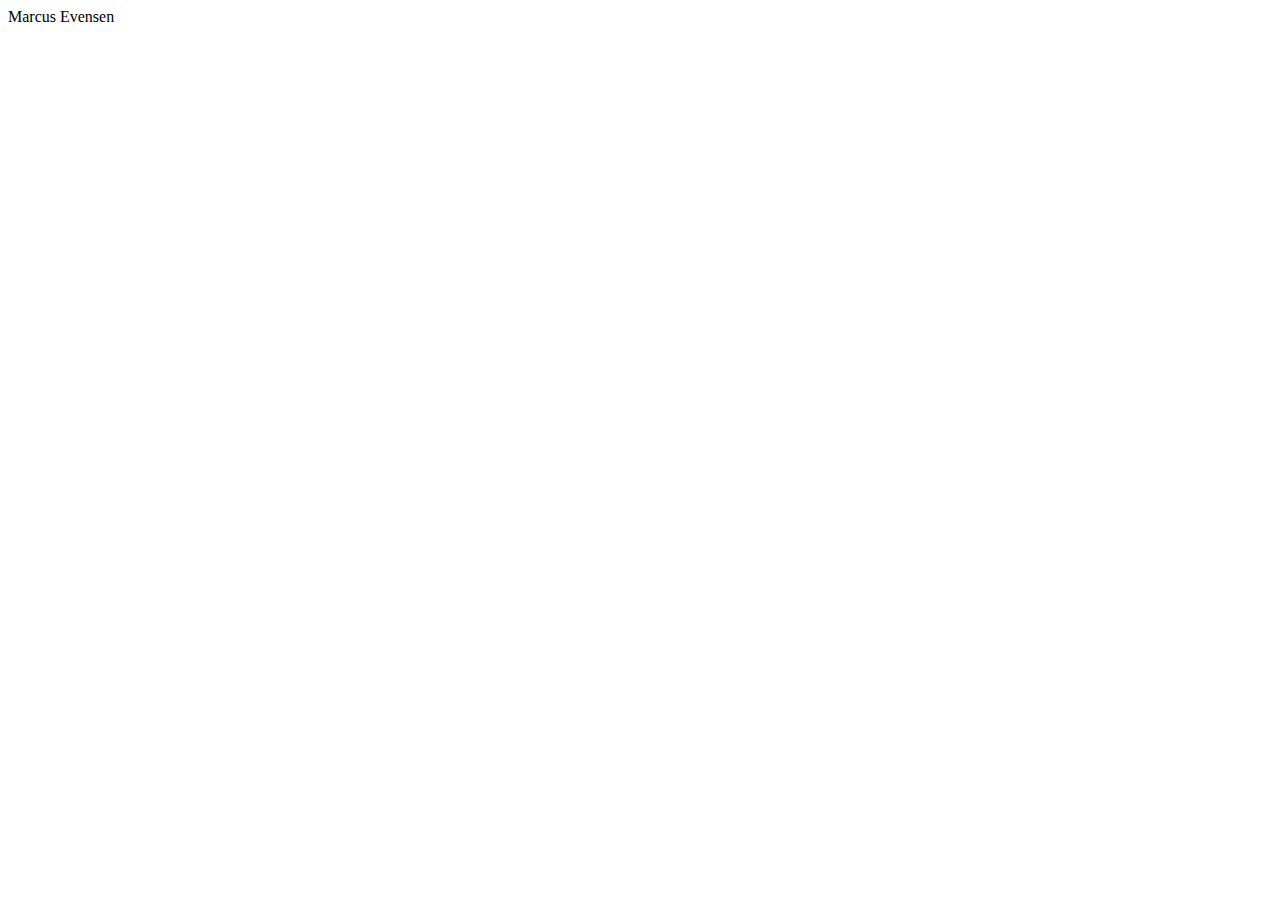
==== index.html @ b0e50614 "a" ====
<!DOCTYPE html>
<html lang="en">

<head>
    <meta charset="UTF-8">
    <meta name="viewport" content="width=device-width, initial-scale=1.0">
    <title>Marcus Evensen</title>
    <link rel="stylesheet" href="styles.css">
    <link rel="stylesheet" href="satoshi.css">
    <link rel="apple-touch-icon" sizes="180x180" href="apple-touch-icon.png">
    <link rel="icon" type="image/png" sizes="32x32" href="favicon-32x32.png">
    <link rel="icon" type="image/png" sizes="16x16" href="favicon-16x16.png">
    <link rel="manifest" href="site.webmanifest">
</head>

<body>
    <nav>Marcus Evensen</nav>
</body>
---- styles.css ----
* {
  font-family: "Satoshi-Regular";
}

body {
  font-family: "Satoshi-Regular";
}
---- satoshi.css ----
/**
* @license
*
* Font Family: Satoshi
* Designed by: Deni Anggara
* URL: https://www.fontshare.com/fonts/satoshi
* © 2024 Indian Type Foundry
*
* Satoshi Light 
* Satoshi LightItalic 
* Satoshi Regular 
* Satoshi Italic 
* Satoshi Medium 
* Satoshi MediumItalic 
* Satoshi Bold 
* Satoshi BoldItalic 
* Satoshi Black 
* Satoshi BlackItalic 
* Satoshi Variable (Variable font)
* Satoshi VariableItalic (Variable font)

*
*/
@font-face {
  font-family: 'Satoshi-Light';
  src: url('../fonts/Satoshi-Light.woff2') format('woff2'),
       url('../fonts/Satoshi-Light.woff') format('woff'),
       url('../fonts/Satoshi-Light.ttf') format('truetype');
  font-weight: 300;
  font-display: swap;
  font-style: normal;
}
@font-face {
  font-family: 'Satoshi-LightItalic';
  src: url('../fonts/Satoshi-LightItalic.woff2') format('woff2'),
       url('../fonts/Satoshi-LightItalic.woff') format('woff'),
       url('../fonts/Satoshi-LightItalic.ttf') format('truetype');
  font-weight: 300;
  font-display: swap;
  font-style: italic;
}
@font-face {
  font-family: 'Satoshi-Regular';
  src: url('../fonts/Satoshi-Regular.woff2') format('woff2'),
       url('../fonts/Satoshi-Regular.woff') format('woff'),
       url('../fonts/Satoshi-Regular.ttf') format('truetype');
  font-weight: 400;
  font-display: swap;
  font-style: normal;
}
@font-face {
  font-family: 'Satoshi-Italic';
  src: url('../fonts/Satoshi-Italic.woff2') format('woff2'),
       url('../fonts/Satoshi-Italic.woff') format('woff'),
       url('../fonts/Satoshi-Italic.ttf') format('truetype');
  font-weight: 400;
  font-display: swap;
  font-style: italic;
}
@font-face {
  font-family: 'Satoshi-Medium';
  src: url('../fonts/Satoshi-Medium.woff2') format('woff2'),
       url('../fonts/Satoshi-Medium.woff') format('woff'),
       url('../fonts/Satoshi-Medium.ttf') format('truetype');
  font-weight: 500;
  font-display: swap;
  font-style: normal;
}
@font-face {
  font-family: 'Satoshi-MediumItalic';
  src: url('../fonts/Satoshi-MediumItalic.woff2') format('woff2'),
       url('../fonts/Satoshi-MediumItalic.woff') format('woff'),
       url('../fonts/Satoshi-MediumItalic.ttf') format('truetype');
  font-weight: 500;
  font-display: swap;
  font-style: italic;
}
@font-face {
  font-family: 'Satoshi-Bold';
  src: url('../fonts/Satoshi-Bold.woff2') format('woff2'),
       url('../fonts/Satoshi-Bold.woff') format('woff'),
       url('../fonts/Satoshi-Bold.ttf') format('truetype');
  font-weight: 700;
  font-display: swap;
  font-style: normal;
}
@font-face {
  font-family: 'Satoshi-BoldItalic';
  src: url('../fonts/Satoshi-BoldItalic.woff2') format('woff2'),
       url('../fonts/Satoshi-BoldItalic.woff') format('woff'),
       url('../fonts/Satoshi-BoldItalic.ttf') format('truetype');
  font-weight: 700;
  font-display: swap;
  font-style: italic;
}
@font-face {
  font-family: 'Satoshi-Black';
  src: url('../fonts/Satoshi-Black.woff2') format('woff2'),
       url('../fonts/Satoshi-Black.woff') format('woff'),
       url('../fonts/Satoshi-Black.ttf') format('truetype');
  font-weight: 900;
  font-display: swap;
  font-style: normal;
}
@font-face {
  font-family: 'Satoshi-BlackItalic';
  src: url('../fonts/Satoshi-BlackItalic.woff2') format('woff2'),
       url('../fonts/Satoshi-BlackItalic.woff') format('woff'),
       url('../fonts/Satoshi-BlackItalic.ttf') format('truetype');
  font-weight: 900;
  font-display: swap;
  font-style: italic;
}
/**
* This is a variable font
* You can control variable axes as shown below:
* font-variation-settings: wght 900.0;
*
* available axes:
'wght' (range from 300.0 to 900.0
*/
@font-face {
  font-family: 'Satoshi-Variable';
  src: url('../fonts/Satoshi-Variable.woff2') format('woff2'),
       url('../fonts/Satoshi-Variable.woff') format('woff'),
       url('../fonts/Satoshi-Variable.ttf') format('truetype');
  font-weight: 300 900;
  font-display: swap;
  font-style: normal;
}
/**
* This is a variable font
* You can control variable axes as shown below:
* font-variation-settings: wght 900.0;
*
* available axes:
'wght' (range from 300.0 to 900.0
*/
@font-face {
  font-family: 'Satoshi-VariableItalic';
  src: url('../fonts/Satoshi-VariableItalic.woff2') format('woff2'),
       url('../fonts/Satoshi-VariableItalic.woff') format('woff'),
       url('../fonts/Satoshi-VariableItalic.ttf') format('truetype');
  font-weight: 300 900;
  font-display: swap;
  font-style: italic;
}
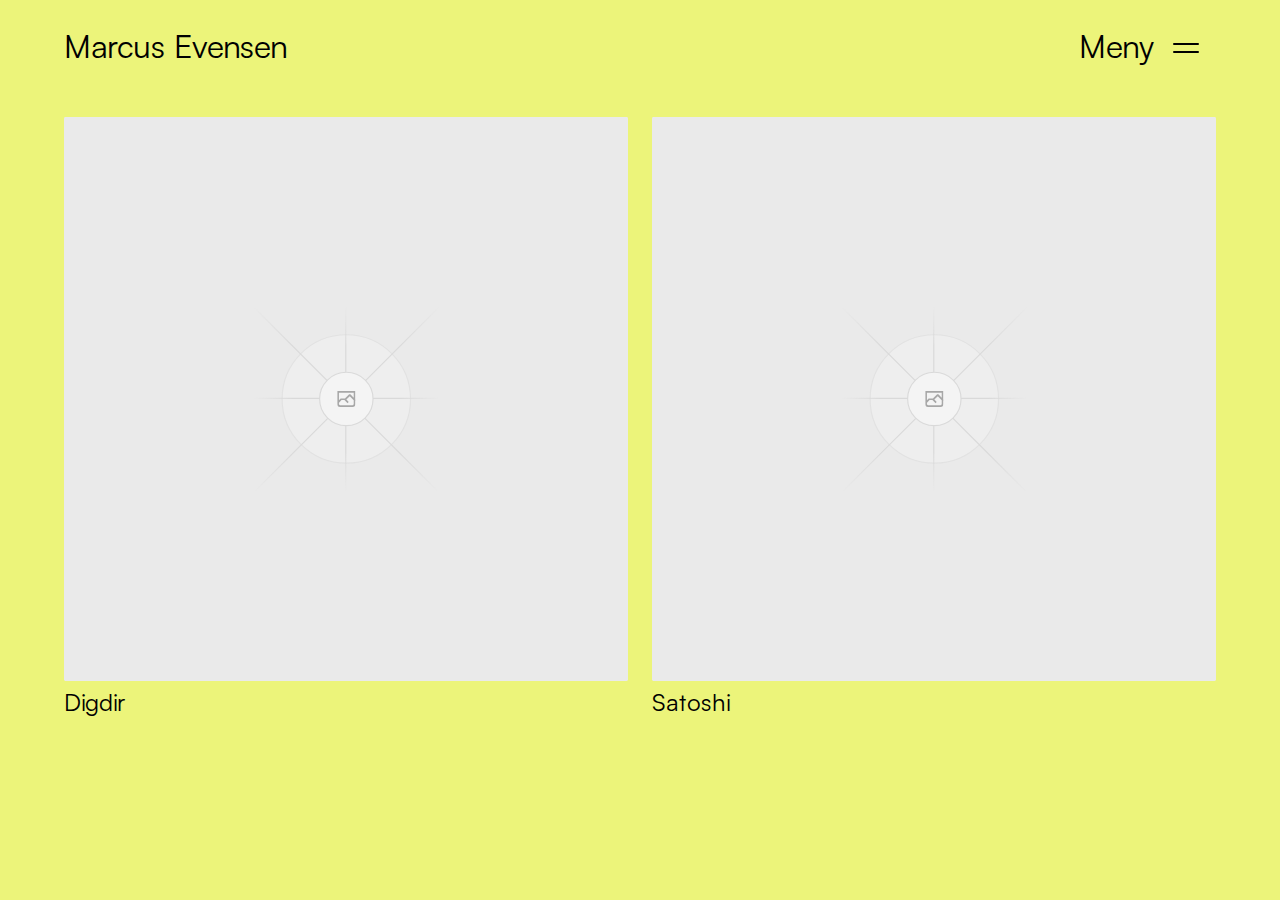
==== commit 120518c3: "p" ====
--- a/index.html
+++ b/index.html
@@ -13,6 +13,42 @@
     <link rel="manifest" href="site.webmanifest">
 </head>
 
-<body>
-    <nav>Marcus Evensen</nav>
-</body>+<body class="yellow">
+    <header>
+        <div class="container">
+            <a href="/" class="logo">Marcus Evensen</a>
+            <button class="menu-button" aria-label="Åpne meny" id="menuButton">
+                Meny
+                <svg xmlns="http://www.w3.org/2000/svg" width="48" height="32" viewBox="0 0 24 24" fill="none"
+                    stroke="currentColor" stroke-width="1.5" stroke-linecap="round" stroke-linejoin="round"
+                    class="menu-icon">
+                    <line x1="3" y1="12" x2="21" y2="12"></line>
+                    <line x1="3" y1="6" x2="21" y2="6"></line>
+                </svg>
+            </button>
+        </div>
+    </header>
+
+    <div class="side-menu" id="sideMenu">
+        <button class="close-button" aria-label="Lukk meny" id="closeButton">&times;</button>
+        <ul class="menu-items">
+            <li><a href="#">Tjenester</a></li>
+            <li><a href="#">Prosjekter</a></li>
+            <li><a href="#">Kontakt</a></li>
+        </ul>
+    </div>
+
+    <div class="content">
+        <div class="project-list">
+            <div class="project-wrapper">
+                <img src="placeholder.svg" alt="Satoshi">
+                <div class="project-title">Digdir</div>
+            </div>
+            <div class="project-wrapper">
+                <img src="placeholder.svg" alt="Satoshi">
+                <div class="project-title">Satoshi</div>
+            </div>
+        </div>
+    </div>
+</body>
+<script src=" meny.js"></script>--- a/styles.css
+++ b/styles.css
@@ -1,7 +1,133 @@
+:root {
+  --yellow: #ecf47a;
+  --orange: #ffc555;
+  --pink: #ff8aef;
+  --green: #beff8b;
+  --white: #f3f3f3;
+  --black: #000000;
+  --beige: #ccc4af;
+}
+
+.yellow {
+  background-color: var(--yellow);
+  color: var(--black);
+}
+
+.orange {
+  background-color: var(--orange);
+  color: var(--black);
+}
+
+.pink {
+  background-color: var(--pink);
+  color: var(--black);
+}
+
+.green {
+  background-color: var(--green);
+  color: var(--black);
+}
+
 * {
   font-family: "Satoshi-Regular";
 }
 
+header {
+  font-size: 2rem;
+  padding: 24px 64px;
+  max-width: 100vw;
+}
+
 body {
-  font-family: "Satoshi-Regular";
+  background-color: inherit;
+  color: inherit;
+  margin: 0 auto;
 }
+
+a:hover {
+  background-color: #00000036;
+}
+
+.container {
+  margin: 0 auto;
+  display: flex;
+  justify-content: space-between;
+  align-items: center;
+}
+
+.content {
+  display: flex; /* Makes the container a flex container */
+  justify-content: center; /* Optional: centers the content horizontally */
+  padding: 24px 64px;
+}
+
+.project-list {
+  display: flex; /* This makes the project items inside flex */
+  flex: 50%; /* Ensures this element takes up 50% of the container */
+  gap: 24px;
+}
+
+.project-wrapper {
+  margin-bottom: 1rem; /* Optional: adds space between project items */
+}
+
+.project-wrapper img {
+  width: 100%;
+}
+
+.project-title {
+  font-size: 1.5rem; /* Optional: adjust font size */
+}
+
+.logo {
+  text-decoration: none;
+  color: var(--black);
+}
+.menu-button {
+  display: flex;
+  align-items: flex-end;
+  gap: 0.5rem;
+  background: none;
+  border: none;
+  cursor: pointer;
+  font-size: 2rem;
+}
+.menu-button:hover {
+  opacity: 0.7;
+}
+.side-menu {
+  position: fixed;
+  top: 0;
+  right: -500px;
+  width: 500px;
+  height: 100%;
+  background-color: var(--pink);
+  transition: right 0.3s ease-in-out;
+  z-index: 1000;
+}
+.side-menu.open {
+  right: 0;
+}
+.close-button {
+  position: absolute;
+  top: 1rem;
+  right: 1rem;
+  background: none;
+  border: none;
+  font-size: 2rem;
+  cursor: pointer;
+}
+.menu-items {
+  padding: 4rem;
+  list-style-type: none;
+  height: 100%;
+  display: flex;
+  flex-direction: column;
+  gap: 3em;
+}
+
+.menu-items a {
+  text-decoration: none;
+  color: var(--black);
+  font-size: 4rem;
+}
--- a/satoshi.css
+++ b/satoshi.css
@@ -22,93 +22,93 @@
 *
 */
 @font-face {
-  font-family: 'Satoshi-Light';
-  src: url('../fonts/Satoshi-Light.woff2') format('woff2'),
-       url('../fonts/Satoshi-Light.woff') format('woff'),
-       url('../fonts/Satoshi-Light.ttf') format('truetype');
+  font-family: "Satoshi-Light";
+  src: url("../fonts/Satoshi-Light.woff2") format("woff2"),
+    url("../fonts/Satoshi-Light.woff") format("woff"),
+    url("../fonts/Satoshi-Light.ttf") format("truetype");
   font-weight: 300;
-  font-display: swap;
+  font-display: block;
   font-style: normal;
 }
 @font-face {
-  font-family: 'Satoshi-LightItalic';
-  src: url('../fonts/Satoshi-LightItalic.woff2') format('woff2'),
-       url('../fonts/Satoshi-LightItalic.woff') format('woff'),
-       url('../fonts/Satoshi-LightItalic.ttf') format('truetype');
+  font-family: "Satoshi-LightItalic";
+  src: url("../fonts/Satoshi-LightItalic.woff2") format("woff2"),
+    url("../fonts/Satoshi-LightItalic.woff") format("woff"),
+    url("../fonts/Satoshi-LightItalic.ttf") format("truetype");
   font-weight: 300;
-  font-display: swap;
+  font-display: block;
   font-style: italic;
 }
 @font-face {
-  font-family: 'Satoshi-Regular';
-  src: url('../fonts/Satoshi-Regular.woff2') format('woff2'),
-       url('../fonts/Satoshi-Regular.woff') format('woff'),
-       url('../fonts/Satoshi-Regular.ttf') format('truetype');
+  font-family: "Satoshi-Regular";
+  src: url("../fonts/Satoshi-Regular.woff2") format("woff2"),
+    url("../fonts/Satoshi-Regular.woff") format("woff"),
+    url("../fonts/Satoshi-Regular.ttf") format("truetype");
   font-weight: 400;
-  font-display: swap;
+  font-display: block;
   font-style: normal;
 }
 @font-face {
-  font-family: 'Satoshi-Italic';
-  src: url('../fonts/Satoshi-Italic.woff2') format('woff2'),
-       url('../fonts/Satoshi-Italic.woff') format('woff'),
-       url('../fonts/Satoshi-Italic.ttf') format('truetype');
+  font-family: "Satoshi-Italic";
+  src: url("../fonts/Satoshi-Italic.woff2") format("woff2"),
+    url("../fonts/Satoshi-Italic.woff") format("woff"),
+    url("../fonts/Satoshi-Italic.ttf") format("truetype");
   font-weight: 400;
-  font-display: swap;
+  font-display: block;
   font-style: italic;
 }
 @font-face {
-  font-family: 'Satoshi-Medium';
-  src: url('../fonts/Satoshi-Medium.woff2') format('woff2'),
-       url('../fonts/Satoshi-Medium.woff') format('woff'),
-       url('../fonts/Satoshi-Medium.ttf') format('truetype');
+  font-family: "Satoshi-Medium";
+  src: url("../fonts/Satoshi-Medium.woff2") format("woff2"),
+    url("../fonts/Satoshi-Medium.woff") format("woff"),
+    url("../fonts/Satoshi-Medium.ttf") format("truetype");
   font-weight: 500;
-  font-display: swap;
+  font-display: block;
   font-style: normal;
 }
 @font-face {
-  font-family: 'Satoshi-MediumItalic';
-  src: url('../fonts/Satoshi-MediumItalic.woff2') format('woff2'),
-       url('../fonts/Satoshi-MediumItalic.woff') format('woff'),
-       url('../fonts/Satoshi-MediumItalic.ttf') format('truetype');
+  font-family: "Satoshi-MediumItalic";
+  src: url("../fonts/Satoshi-MediumItalic.woff2") format("woff2"),
+    url("../fonts/Satoshi-MediumItalic.woff") format("woff"),
+    url("../fonts/Satoshi-MediumItalic.ttf") format("truetype");
   font-weight: 500;
-  font-display: swap;
+  font-display: block;
   font-style: italic;
 }
 @font-face {
-  font-family: 'Satoshi-Bold';
-  src: url('../fonts/Satoshi-Bold.woff2') format('woff2'),
-       url('../fonts/Satoshi-Bold.woff') format('woff'),
-       url('../fonts/Satoshi-Bold.ttf') format('truetype');
+  font-family: "Satoshi-Bold";
+  src: url("../fonts/Satoshi-Bold.woff2") format("woff2"),
+    url("../fonts/Satoshi-Bold.woff") format("woff"),
+    url("../fonts/Satoshi-Bold.ttf") format("truetype");
   font-weight: 700;
-  font-display: swap;
+  font-display: block;
   font-style: normal;
 }
 @font-face {
-  font-family: 'Satoshi-BoldItalic';
-  src: url('../fonts/Satoshi-BoldItalic.woff2') format('woff2'),
-       url('../fonts/Satoshi-BoldItalic.woff') format('woff'),
-       url('../fonts/Satoshi-BoldItalic.ttf') format('truetype');
+  font-family: "Satoshi-BoldItalic";
+  src: url("../fonts/Satoshi-BoldItalic.woff2") format("woff2"),
+    url("../fonts/Satoshi-BoldItalic.woff") format("woff"),
+    url("../fonts/Satoshi-BoldItalic.ttf") format("truetype");
   font-weight: 700;
-  font-display: swap;
+  font-display: block;
   font-style: italic;
 }
 @font-face {
-  font-family: 'Satoshi-Black';
-  src: url('../fonts/Satoshi-Black.woff2') format('woff2'),
-       url('../fonts/Satoshi-Black.woff') format('woff'),
-       url('../fonts/Satoshi-Black.ttf') format('truetype');
+  font-family: "Satoshi-Black";
+  src: url("../fonts/Satoshi-Black.woff2") format("woff2"),
+    url("../fonts/Satoshi-Black.woff") format("woff"),
+    url("../fonts/Satoshi-Black.ttf") format("truetype");
   font-weight: 900;
-  font-display: swap;
+  font-display: block;
   font-style: normal;
 }
 @font-face {
-  font-family: 'Satoshi-BlackItalic';
-  src: url('../fonts/Satoshi-BlackItalic.woff2') format('woff2'),
-       url('../fonts/Satoshi-BlackItalic.woff') format('woff'),
-       url('../fonts/Satoshi-BlackItalic.ttf') format('truetype');
+  font-family: "Satoshi-BlackItalic";
+  src: url("../fonts/Satoshi-BlackItalic.woff2") format("woff2"),
+    url("../fonts/Satoshi-BlackItalic.woff") format("woff"),
+    url("../fonts/Satoshi-BlackItalic.ttf") format("truetype");
   font-weight: 900;
-  font-display: swap;
+  font-display: block;
   font-style: italic;
 }
 /**
@@ -120,12 +120,12 @@
 'wght' (range from 300.0 to 900.0
 */
 @font-face {
-  font-family: 'Satoshi-Variable';
-  src: url('../fonts/Satoshi-Variable.woff2') format('woff2'),
-       url('../fonts/Satoshi-Variable.woff') format('woff'),
-       url('../fonts/Satoshi-Variable.ttf') format('truetype');
+  font-family: "Satoshi-Variable";
+  src: url("../fonts/Satoshi-Variable.woff2") format("woff2"),
+    url("../fonts/Satoshi-Variable.woff") format("woff"),
+    url("../fonts/Satoshi-Variable.ttf") format("truetype");
   font-weight: 300 900;
-  font-display: swap;
+  font-display: block;
   font-style: normal;
 }
 /**
@@ -137,12 +137,11 @@
 'wght' (range from 300.0 to 900.0
 */
 @font-face {
-  font-family: 'Satoshi-VariableItalic';
-  src: url('../fonts/Satoshi-VariableItalic.woff2') format('woff2'),
-       url('../fonts/Satoshi-VariableItalic.woff') format('woff'),
-       url('../fonts/Satoshi-VariableItalic.ttf') format('truetype');
+  font-family: "Satoshi-VariableItalic";
+  src: url("../fonts/Satoshi-VariableItalic.woff2") format("woff2"),
+    url("../fonts/Satoshi-VariableItalic.woff") format("woff"),
+    url("../fonts/Satoshi-VariableItalic.ttf") format("truetype");
   font-weight: 300 900;
-  font-display: swap;
+  font-display: block;
   font-style: italic;
 }
-
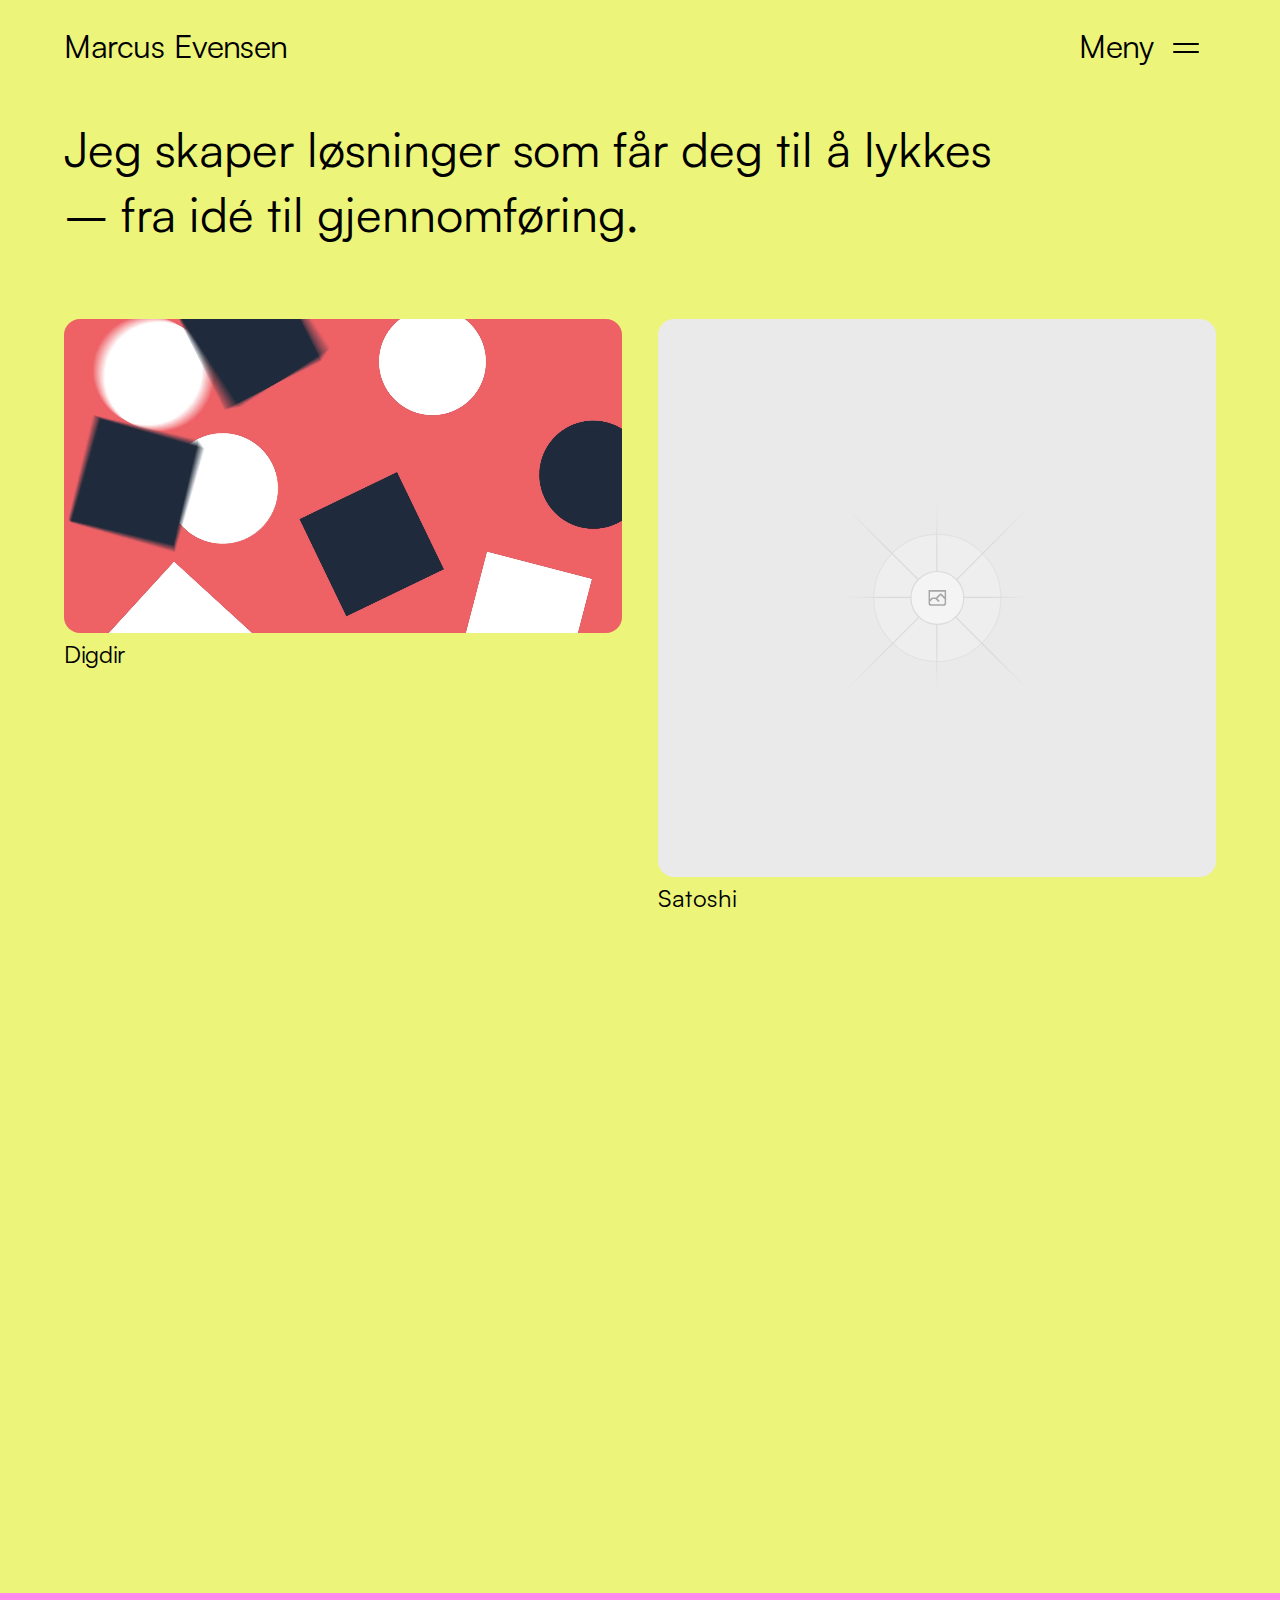
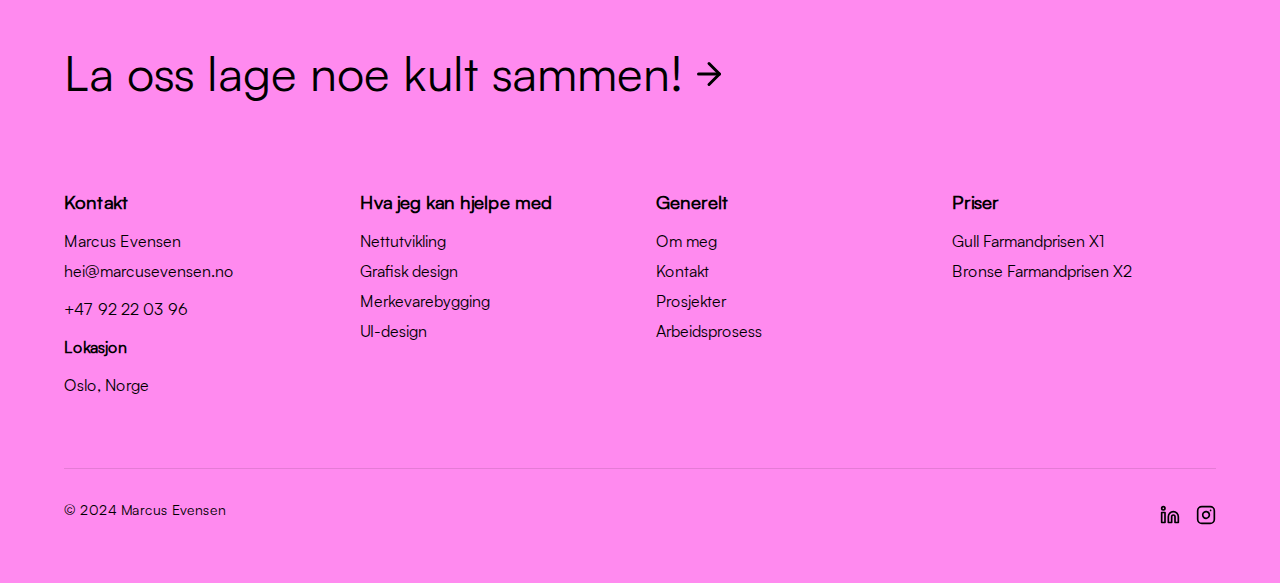
==== commit 8fe3d8e5: "p" ====
--- a/index.html
+++ b/index.html
@@ -1,5 +1,5 @@
 <!DOCTYPE html>
-<html lang="en">
+<html lang="no">
 
 <head>
     <meta charset="UTF-8">
@@ -11,6 +11,7 @@
     <link rel="icon" type="image/png" sizes="32x32" href="favicon-32x32.png">
     <link rel="icon" type="image/png" sizes="16x16" href="favicon-16x16.png">
     <link rel="manifest" href="site.webmanifest">
+    <script src="fade-in.js"></script>
 </head>
 
 <body class="yellow">
@@ -37,18 +38,110 @@
             <li><a href="#">Kontakt</a></li>
         </ul>
     </div>
-
+    <div class="hero">Jeg skaper løsninger som får deg til å lykkes<br>– fra idé til gjennomføring.
+    </div>
     <div class="content">
         <div class="project-list">
             <div class="project-wrapper">
-                <img src="placeholder.svg" alt="Satoshi">
-                <div class="project-title">Digdir</div>
+                <a href="link-to-digdir-page.html">
+                    <video src="/prosjekter/digdir/Digdir Animasjon.webm" class="square" autoplay muted loop
+                        loading="lazy" preload="metadata"></video>
+                    <div class="project-title">Digdir</div>
+                </a>
             </div>
             <div class="project-wrapper">
-                <img src="placeholder.svg" alt="Satoshi">
-                <div class="project-title">Satoshi</div>
+                <a href="link-to-satoshi-page.html">
+                    <img src="placeholder.svg" alt="Satoshi">
+                    <div class="project-title">Satoshi</div>
+                </a>
+            </div>
+            <div class="project-wrapper">
+                <a href="link-to-digdir-page.html">
+                    <video src="/prosjekter/digdir/Digdir Animasjon.webm" class="square" autoplay muted loop
+                        loading="lazy" preload="metadata"></video>
+                    <div class="project-title">Digdir</div>
+                </a>
+            </div>
+            <div class="project-wrapper">
+                <a href="link-to-satoshi-page.html">
+                    <img src="placeholder.svg" alt="Satoshi">
+                    <div class="project-title">Satoshi</div>
+                </a>
             </div>
         </div>
     </div>
+    <footer class="footer">
+        <div class="container-footer">
+            <div class="footer-top">
+                <a href="/contact" class="footer-cta">
+                    La oss lage noe kult sammen!
+                    <svg xmlns="http://www.w3.org/2000/svg" width="36" height="36" viewBox="0 0 24 24" fill="none"
+                        stroke="currentColor" stroke-width="2" stroke-linecap="round" stroke-linejoin="round">
+                        <line x1="5" y1="12" x2="19" y2="12"></line>
+                        <polyline points="12 5 19 12 12 19"></polyline>
+                    </svg>
+                </a>
+            </div>
+
+            <div class="footer-content">
+                <div class="footer-section">
+                    <h3>Kontakt</h3>
+                    <p>Marcus Evensen</p>
+                    <a href="mailto:hei@marcusevensen.no">hei@marcusevensen.no</a>
+                    <p>+47 92 22 03 96</p>
+                    <p><strong>Lokasjon</strong></p>
+                    <p>Oslo, Norge</p>
+                </div>
+
+                <div class="footer-section">
+                    <h3>Hva jeg kan hjelpe med</h3>
+                    <a href="/services/web-development">Nettutvikling</a>
+                    <a href="/services/graphic-design">Grafisk design</a>
+                    <a href="/services/branding">Merkevarebygging</a>
+                    <a href="/services/ui-design">UI-design</a>
+                </div>
+
+                <div class="footer-section">
+                    <h3>Generelt</h3>
+                    <a href="/about">Om meg</a>
+                    <a href="/blog">Kontakt</a>
+                    <a href="/portfolio">Prosjekter</a>
+                    <a href="/process">Arbeidsprosess</a>
+
+                </div>
+
+                <div class="footer-section">
+                    <h3>Priser</h3>
+                    <a href="#">Gull Farmandprisen X1</a>
+                    <a href="#">Bronse Farmandprisen X2</a>
+                </div>
+            </div>
+
+            <div class="footer-bottom">
+                <div class="footer-legal">
+                    <span>&copy; 2024 Marcus Evensen</span>
+                </div>
+                <div class="footer-social">
+                    <a href="https://www.linkedin.com/in/marcusevensen/" aria-label="LinkedIn">
+                        <svg xmlns="http://www.w3.org/2000/svg" width="20" height="20" viewBox="0 0 24 24" fill="none"
+                            stroke="currentColor" stroke-width="2" stroke-linecap="round" stroke-linejoin="round">
+                            <path d="M16 8a6 6 0 0 1 6 6v7h-4v-7a2 2 0 0 0-2-2 2 2 0 0 0-2 2v7h-4v-7a6 6 0 0 1 6-6z">
+                            </path>
+                            <rect x="2" y="9" width="4" height="12"></rect>
+                            <circle cx="4" cy="4" r="2"></circle>
+                        </svg>
+                    </a>
+                    <a href="https://instagram.com/marcusaevensen" aria-label="Instagram">
+                        <svg xmlns="http://www.w3.org/2000/svg" width="20" height="20" viewBox="0 0 24 24" fill="none"
+                            stroke="currentColor" stroke-width="2" stroke-linecap="round" stroke-linejoin="round">
+                            <rect x="2" y="2" width="20" height="20" rx="5" ry="5"></rect>
+                            <path d="M16 11.37A4 4 0 1 1 12.63 8 4 4 0 0 1 16 11.37z"></path>
+                            <line x1="17.5" y1="6.5" x2="17.51" y2="6.5"></line>
+                        </svg>
+                    </a>
+                </div>
+            </div>
+        </div>
+    </footer>
 </body>
 <script src=" meny.js"></script>--- a/styles.css
+++ b/styles.css
@@ -28,14 +28,26 @@
   color: var(--black);
 }
 
+.beige {
+  background-color: var(--beige);
+  color: var(--black);
+}
+
 * {
   font-family: "Satoshi-Regular";
 }
 
 header {
   font-size: 2rem;
+  max-width: 100vw;
   padding: 24px 64px;
-  max-width: 100vw;
+}
+
+img,
+video {
+  border-radius: 16px;
+  overflow: hidden;
+  object-fit: cover;
 }
 
 body {
@@ -44,10 +56,10 @@
   margin: 0 auto;
 }
 
-a:hover {
-  background-color: #00000036;
-}
-
+a {
+  color: inherit;
+  text-decoration: inherit;
+}
 .container {
   margin: 0 auto;
   display: flex;
@@ -58,20 +70,42 @@
 .content {
   display: flex; /* Makes the container a flex container */
   justify-content: center; /* Optional: centers the content horizontally */
+  min-height: 100vh;
+  padding: 48px 64px;
+}
+
+.hero {
+  display: flex; /* Makes the container a flex container */
   padding: 24px 64px;
+  font-size: 3rem;
 }
 
 .project-list {
   display: flex; /* This makes the project items inside flex */
-  flex: 50%; /* Ensures this element takes up 50% of the container */
-  gap: 24px;
+  gap: 36px;
+  flex-wrap: wrap;
+}
+
+.visible {
+  opacity: 1;
+}
+
+.project-wrapper.visible {
+  opacity: 1;
+  transform: translateY(0); /* Reset position */
 }
 
 .project-wrapper {
-  margin-bottom: 1rem; /* Optional: adds space between project items */
-}
-
-.project-wrapper img {
+  flex: calc(50% - 36px);
+  opacity: 0; /* Initially invisible */
+  transform: translateY(
+    50px
+  ); /* Slightly offset to make the fade-in more noticeable */
+  transition: opacity 0.8s ease, transform 0.8s ease; /* Fade-in/out and slide effect */
+}
+
+.project-wrapper img,
+video {
   width: 100%;
 }
 
@@ -102,7 +136,7 @@
   width: 500px;
   height: 100%;
   background-color: var(--pink);
-  transition: right 0.3s ease-in-out;
+  transition: right 0.3s ease;
   z-index: 1000;
 }
 .side-menu.open {
@@ -129,5 +163,124 @@
 .menu-items a {
   text-decoration: none;
   color: var(--black);
-  font-size: 4rem;
-}
+  font-size: 2rem;
+}
+
+/* Footer styles */
+.footer {
+  background-color: var(--pink);
+  padding: 48px 64px;
+  color: var(--black);
+}
+
+.footer-top {
+  margin-bottom: 64px;
+}
+
+.footer-heading {
+  font-size: 2rem;
+  font-weight: 500;
+  transform: rotate(-8deg);
+  display: inline-block;
+  margin-bottom: 24px;
+}
+
+.footer-cta {
+  display: inline-flex;
+  align-items: center;
+  font-size: 3rem;
+  text-decoration: none;
+  color: var(--black);
+  transition: opacity 0.3s;
+}
+
+.footer-cta:hover {
+  opacity: 0.7;
+}
+
+.footer-cta svg {
+  margin-left: 8px;
+  transition: transform 0.3s;
+}
+
+.footer-cta:hover svg {
+  transform: translateX(4px);
+}
+
+.footer-content {
+  display: grid;
+  grid-template-columns: repeat(auto-fit, minmax(200px, 1fr));
+  gap: 32px;
+  margin-bottom: 64px;
+}
+
+.footer-section h3 {
+  font-weight: 600;
+  margin-bottom: 16px;
+}
+
+.footer-section p,
+.footer-section a {
+  display: block;
+  margin-bottom: 8px;
+  color: var(--black);
+  text-decoration: none;
+  transition: opacity 0.3s;
+}
+
+.footer-section a:hover {
+  opacity: 0.7;
+}
+
+.footer-bottom {
+  display: flex;
+  flex-wrap: wrap;
+  justify-content: space-between;
+  align-items: center;
+  padding-top: 32px;
+  border-top: 1px solid rgba(0, 0, 0, 0.1);
+}
+
+.footer-legal {
+  display: flex;
+  flex-wrap: wrap;
+  gap: 16px;
+  margin-bottom: 16px;
+}
+
+.footer-legal a,
+.footer-legal span {
+  font-size: 0.875rem;
+  color: var(--black);
+  text-decoration: none;
+  transition: opacity 0.3s;
+}
+
+.footer-legal a:hover {
+  opacity: 0.7;
+}
+
+.footer-social {
+  display: flex;
+  gap: 16px;
+}
+
+.footer-social a {
+  color: var(--black);
+  transition: opacity 0.3s;
+}
+
+.footer-social a:hover {
+  opacity: 0.7;
+}
+
+@media (max-width: 768px) {
+  .footer-bottom {
+    flex-direction: column;
+    align-items: flex-start;
+  }
+
+  .footer-social {
+    margin-top: 16px;
+  }
+}
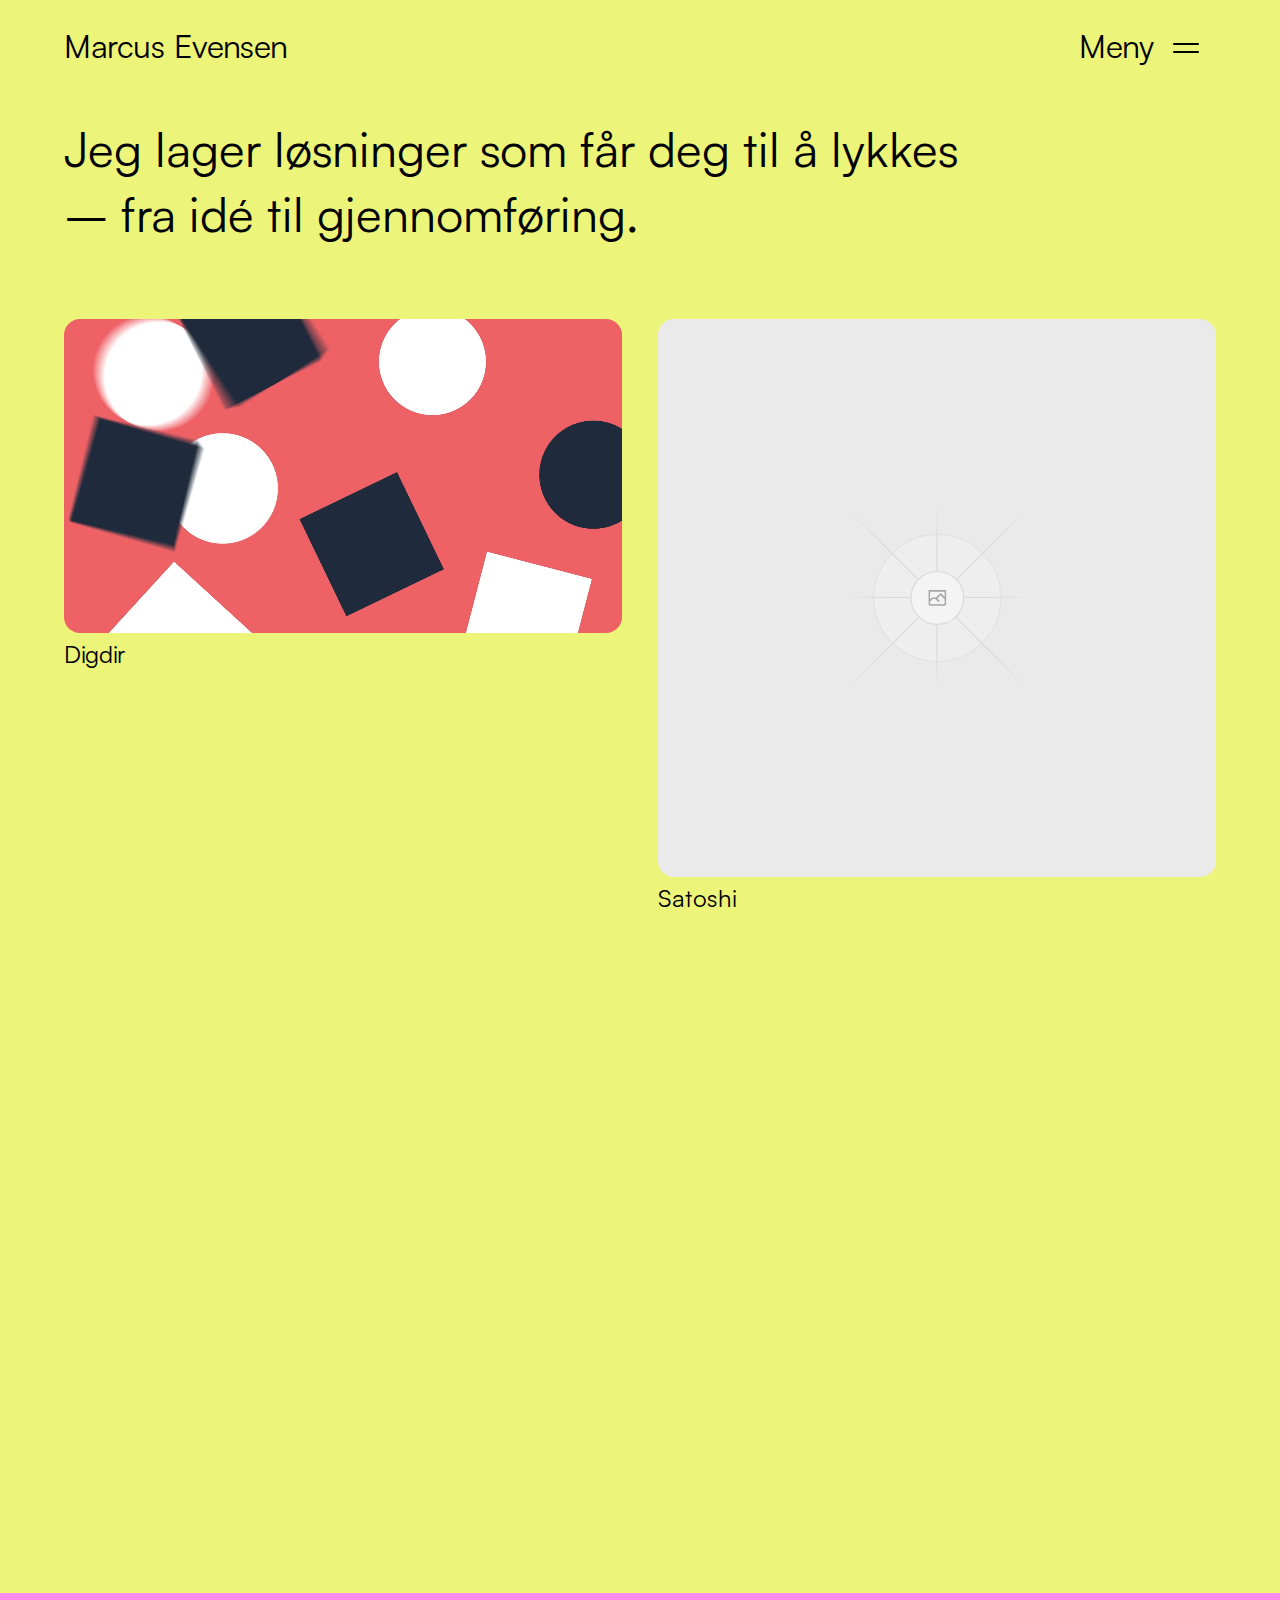
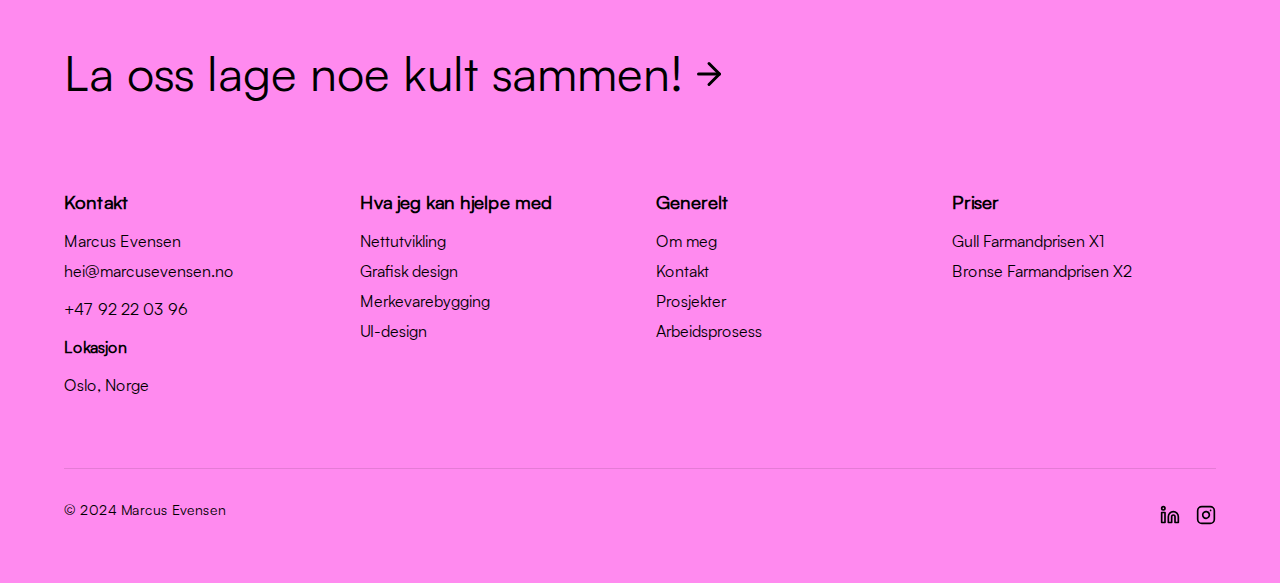
==== commit 3f1e8aa2: "o" ====
--- a/index.html
+++ b/index.html
@@ -38,7 +38,7 @@
             <li><a href="#">Kontakt</a></li>
         </ul>
     </div>
-    <div class="hero">Jeg skaper løsninger som får deg til å lykkes<br>– fra idé til gjennomføring.
+    <div class="hero">Jeg lager løsninger som får deg til å lykkes<br>– fra idé til gjennomføring.
     </div>
     <div class="content">
         <div class="project-list">
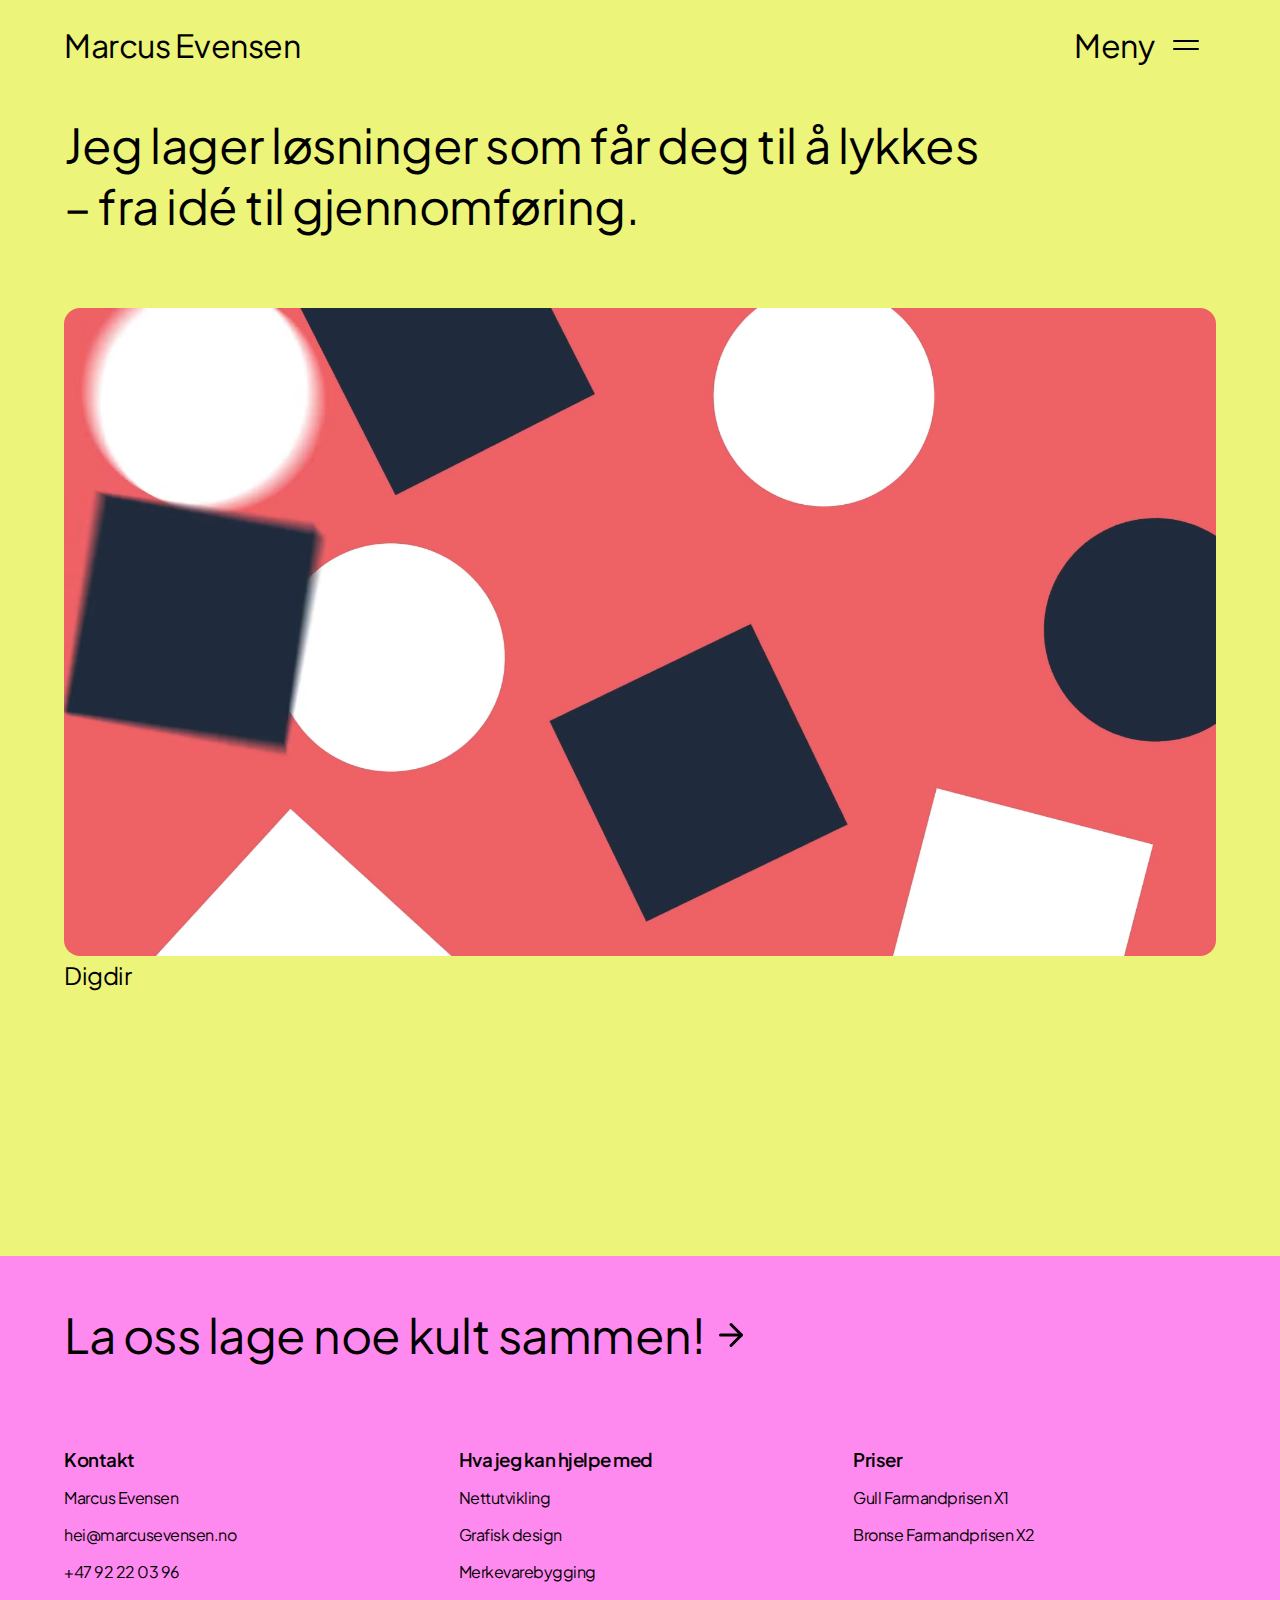
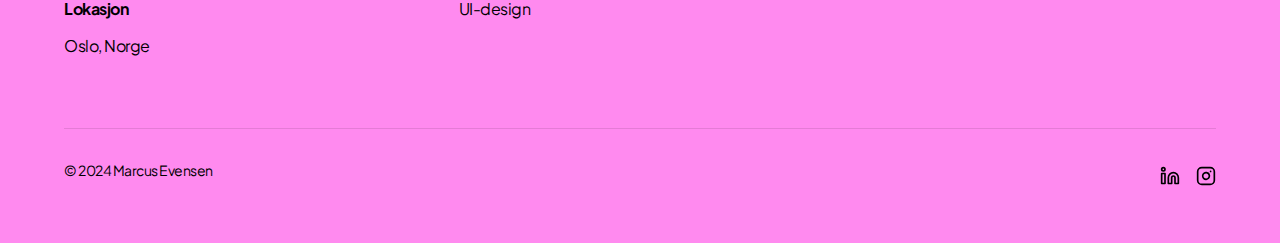
==== commit eec9be3b: "o" ====
--- a/index.html
+++ b/index.html
@@ -6,11 +6,13 @@
     <meta name="viewport" content="width=device-width, initial-scale=1.0">
     <title>Marcus Evensen</title>
     <link rel="stylesheet" href="styles.css">
-    <link rel="stylesheet" href="satoshi.css">
     <link rel="apple-touch-icon" sizes="180x180" href="apple-touch-icon.png">
     <link rel="icon" type="image/png" sizes="32x32" href="favicon-32x32.png">
     <link rel="icon" type="image/png" sizes="16x16" href="favicon-16x16.png">
     <link rel="manifest" href="site.webmanifest">
+    <link rel="preconnect" href="https://fonts.googleapis.com">
+<link rel="preconnect" href="https://fonts.gstatic.com" crossorigin>
+<link href="https://fonts.googleapis.com/css2?family=Plus+Jakarta+Sans:ital,wght@0,200..800;1,200..800&display=block" rel="stylesheet">
     <script src="fade-in.js"></script>
 </head>
 
@@ -33,9 +35,9 @@
     <div class="side-menu" id="sideMenu">
         <button class="close-button" aria-label="Lukk meny" id="closeButton">&times;</button>
         <ul class="menu-items">
-            <li><a href="#">Tjenester</a></li>
-            <li><a href="#">Prosjekter</a></li>
-            <li><a href="#">Kontakt</a></li>
+            <li><a href="tjenester.html">Tjenester</a></li>
+            <li><a href="prosjekter.html">Prosjekter</a></li>
+            <li><a href="kontakt.html">Kontakt</a></li>
         </ul>
     </div>
     <div class="hero">Jeg lager løsninger som får deg til å lykkes<br>– fra idé til gjennomføring.
@@ -43,29 +45,10 @@
     <div class="content">
         <div class="project-list">
             <div class="project-wrapper">
-                <a href="link-to-digdir-page.html">
+                <a href="/prosjekter/digdir.html">
                     <video src="/prosjekter/digdir/Digdir Animasjon.webm" class="square" autoplay muted loop
                         loading="lazy" preload="metadata"></video>
                     <div class="project-title">Digdir</div>
-                </a>
-            </div>
-            <div class="project-wrapper">
-                <a href="link-to-satoshi-page.html">
-                    <img src="placeholder.svg" alt="Satoshi">
-                    <div class="project-title">Satoshi</div>
-                </a>
-            </div>
-            <div class="project-wrapper">
-                <a href="link-to-digdir-page.html">
-                    <video src="/prosjekter/digdir/Digdir Animasjon.webm" class="square" autoplay muted loop
-                        loading="lazy" preload="metadata"></video>
-                    <div class="project-title">Digdir</div>
-                </a>
-            </div>
-            <div class="project-wrapper">
-                <a href="link-to-satoshi-page.html">
-                    <img src="placeholder.svg" alt="Satoshi">
-                    <div class="project-title">Satoshi</div>
                 </a>
             </div>
         </div>
@@ -73,7 +56,7 @@
     <footer class="footer">
         <div class="container-footer">
             <div class="footer-top">
-                <a href="/contact" class="footer-cta">
+                <a href="/kontakt" class="footer-cta">
                     La oss lage noe kult sammen!
                     <svg xmlns="http://www.w3.org/2000/svg" width="36" height="36" viewBox="0 0 24 24" fill="none"
                         stroke="currentColor" stroke-width="2" stroke-linecap="round" stroke-linejoin="round">
@@ -87,7 +70,7 @@
                 <div class="footer-section">
                     <h3>Kontakt</h3>
                     <p>Marcus Evensen</p>
-                    <a href="mailto:hei@marcusevensen.no">hei@marcusevensen.no</a>
+                    <p>hei@marcusevensen.no</p>
                     <p>+47 92 22 03 96</p>
                     <p><strong>Lokasjon</strong></p>
                     <p>Oslo, Norge</p>
@@ -95,25 +78,17 @@
 
                 <div class="footer-section">
                     <h3>Hva jeg kan hjelpe med</h3>
-                    <a href="/services/web-development">Nettutvikling</a>
-                    <a href="/services/graphic-design">Grafisk design</a>
-                    <a href="/services/branding">Merkevarebygging</a>
-                    <a href="/services/ui-design">UI-design</a>
+                    <p>Nettutvikling</p>
+                    <p>Grafisk design</p>
+                    <p>Merkevarebygging</p>
+                    <p>UI-design</a>
                 </div>
 
-                <div class="footer-section">
-                    <h3>Generelt</h3>
-                    <a href="/about">Om meg</a>
-                    <a href="/blog">Kontakt</a>
-                    <a href="/portfolio">Prosjekter</a>
-                    <a href="/process">Arbeidsprosess</a>
-
-                </div>
 
                 <div class="footer-section">
                     <h3>Priser</h3>
-                    <a href="#">Gull Farmandprisen X1</a>
-                    <a href="#">Bronse Farmandprisen X2</a>
+                    <p>Gull Farmandprisen X1</p>
+                    <p>Bronse Farmandprisen X2</p>
                 </div>
             </div>
 
--- a/styles.css
+++ b/styles.css
@@ -34,7 +34,8 @@
 }
 
 * {
-  font-family: "Satoshi-Regular";
+  font-family: "Plus Jakarta Sans", sans-serif;
+  letter-spacing: -0.5px;
 }
 
 header {
@@ -78,6 +79,7 @@
   display: flex; /* Makes the container a flex container */
   padding: 24px 64px;
   font-size: 3rem;
+  align-items: flex-end;
 }
 
 .project-list {
@@ -152,18 +154,47 @@
   cursor: pointer;
 }
 .menu-items {
-  padding: 4rem;
   list-style-type: none;
   height: 100%;
   display: flex;
   flex-direction: column;
-  gap: 3em;
+  gap: 0em;
+  justify-content: center;
+  width: 100%;
+  padding: 0;
 }
 
 .menu-items a {
   text-decoration: none;
   color: var(--black);
   font-size: 2rem;
+  position: relative;
+  display: block; /* Ensure the link spans the entire menu item */
+  padding: 1rem; /* Add padding for better clickable area */
+  overflow: hidden; /* Prevent any overflow caused by the pseudo-element */
+}
+
+.menu-items a:hover {
+  color: var(--black); /* Change text color if needed */
+}
+
+.menu-items a::after {
+  content: "";
+  position: absolute;
+  top: 0;
+  left: -100%; /* Start outside the view */
+  width: 100%;
+  height: 100%;
+  background-color: var(--green); /* Rectangle color */
+  background-size: 1.1em 1.1em; /* Adjust size of the SVG */
+  background-repeat: no-repeat;
+  background-position: right 1rem center; /* Adjust SVG position */
+  z-index: -1; /* Place the rectangle behind the text */
+  transition: left 0.4s ease; /* Smooth animation */
+}
+
+.menu-items a:hover::after {
+  left: 0; /* Slide in to cover the entire menu item */
 }
 
 /* Footer styles */
@@ -283,4 +314,13 @@
   .footer-social {
     margin-top: 16px;
   }
-}
+  .project-wrapper {
+    flex: 100%;
+  }
+  .content,
+  header,
+  .hero,
+  .footer {
+    padding: 24px;
+  }
+}
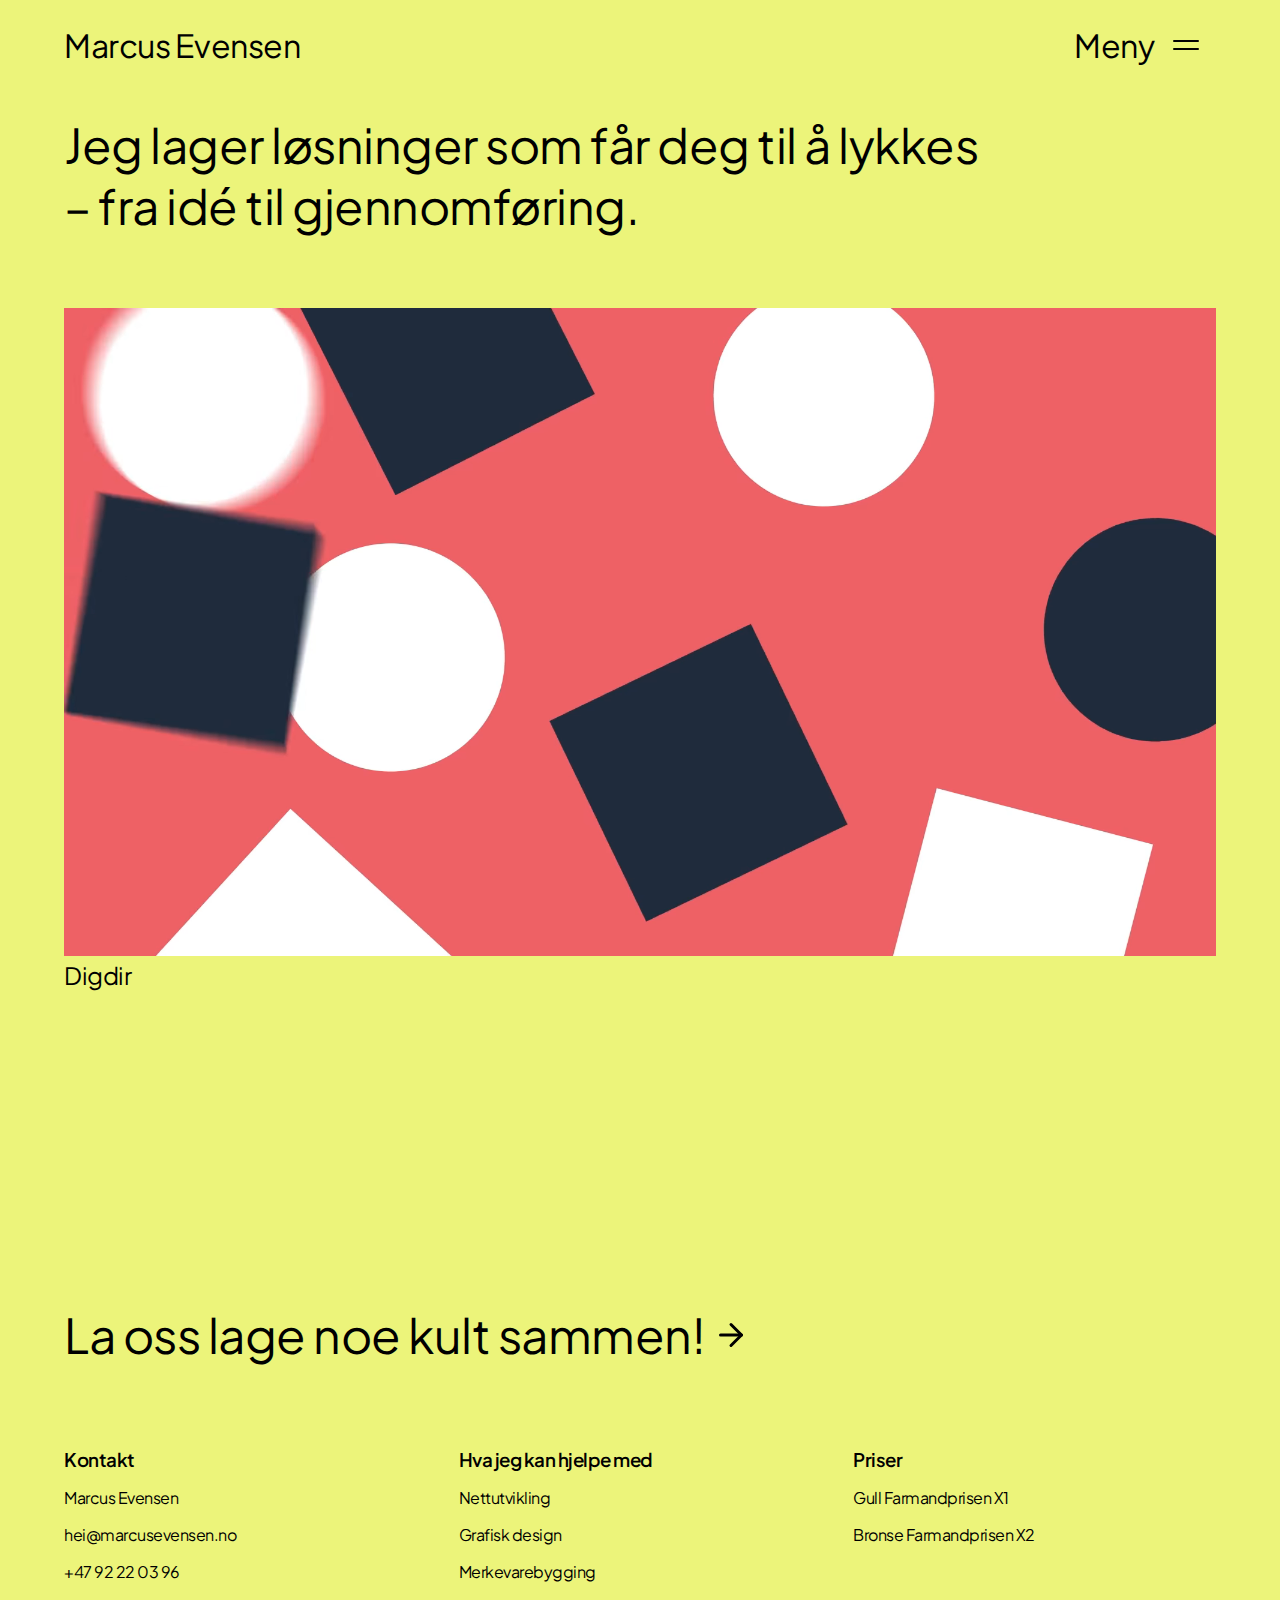
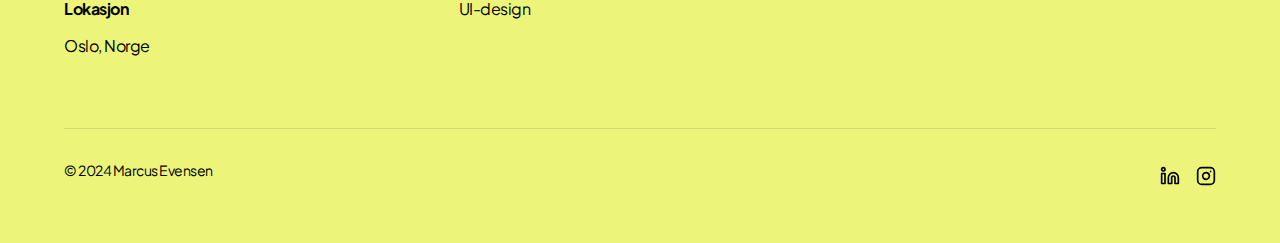
==== commit 31b8acdb: "p" ====
--- a/index.html
+++ b/index.html
@@ -36,14 +36,14 @@
         <button class="close-button" aria-label="Lukk meny" id="closeButton">&times;</button>
         <ul class="menu-items">
             <li><a href="tjenester.html">Tjenester</a></li>
-            <li><a href="prosjekter.html">Prosjekter</a></li>
+            <li><a href="/#prosjekter">Prosjekter</a></li>
             <li><a href="kontakt.html">Kontakt</a></li>
         </ul>
     </div>
     <div class="hero">Jeg lager løsninger som får deg til å lykkes<br>– fra idé til gjennomføring.
     </div>
     <div class="content">
-        <div class="project-list">
+        <div class="project-list" id="prosjekter">
             <div class="project-wrapper">
                 <a href="/prosjekter/digdir.html">
                     <video src="/prosjekter/digdir/Digdir Animasjon.webm" class="square" autoplay muted loop
--- a/styles.css
+++ b/styles.css
@@ -6,6 +6,15 @@
   --white: #f3f3f3;
   --black: #000000;
   --beige: #ccc4af;
+  --digdir-theme: #ffd9da;
+}
+
+.white {
+  background: white;
+}
+
+.digdir-theme {
+  background-color: var(--digdir-theme);
 }
 
 .yellow {
@@ -46,7 +55,6 @@
 
 img,
 video {
-  border-radius: 16px;
   overflow: hidden;
   object-fit: cover;
 }
@@ -73,6 +81,47 @@
   justify-content: center; /* Optional: centers the content horizontally */
   min-height: 100vh;
   padding: 48px 64px;
+}
+
+.case-content {
+  display: flex; /* Makes the container a flex container */
+  flex-direction: column;
+  min-height: 100vh;
+  padding: 48px 64px;
+}
+
+#contact-page {
+  padding: 48px 64px;
+  display: flex;
+}
+
+.contact-card {
+  display: flex;
+}
+
+.contact-card img {
+  width: 100%;
+}
+
+.contact-text {
+  display: flex;
+  flex-direction: column;
+  justify-content: center;
+  gap: 8px;
+  width: 100%;
+}
+
+.contact-text p, .contact-text a {
+  padding: 0;
+  margin: 0;
+  font-size: 2rem;
+    line-height: 1.6em;
+}
+
+.contact-text h2 {
+  font-size: 3rem;
+  font-weight: 400;
+  margin: 0;
 }
 
 .hero {
@@ -199,7 +248,7 @@
 
 /* Footer styles */
 .footer {
-  background-color: var(--pink);
+  background-color: inherit;
   padding: 48px 64px;
   color: var(--black);
 }
@@ -324,3 +373,129 @@
     padding: 24px;
   }
 }
+
+
+.fullwidth img {
+  width: 100%;
+  padding: 0!important;
+  margin-bottom: -10px!important;
+}
+
+.case-content .fullwidth {
+  padding: 0px!important;
+}
+
+
+section {
+  min-height: 100vh;
+  margin: 0;
+}
+
+section img, video {
+  width: 100%;
+  padding: 0;
+}
+
+.column-50 {
+  width: 50%;
+}
+
+.column-50 img {
+  width: 100%;
+}
+
+#losning, #konsept {
+  display: flex;
+  align-items: center;
+}
+
+#logo-reveal {
+  min-height: 100vh;
+  display: flex;
+  align-items: center;
+}
+
+.project-desc {
+  font-size: 1.4em;
+  line-height: 1.6em;
+}
+
+.column-100 {
+  width: 100%;
+  display: flex;
+  align-items: center;
+  justify-content: center;
+}
+
+.quote-text {
+  font-size: 2.5em;
+  line-height: 1.6em;
+  text-align: center;
+  min-height: 100vh;
+  display: flex;
+  align-items: center;
+  justify-content: center;
+  width: 75%;
+}
+
+#image-double {
+display: flex;
+gap: 48px;
+}
+
+
+#image-double img {
+  aspect-ratio: 16 / 9;
+  object-fit: cover;
+  }
+
+
+#single-image {
+  display: flex;
+  justify-content: center;
+  align-items: center;
+  }
+
+  #info {
+    display: flex;
+    gap: 24px;
+  }
+
+  .intro-wrapper {
+    display: flex;
+    flex-direction: column;
+    width: 40%;
+  }
+
+  .info-outer {
+    font-size: 1.4em;
+    line-height: 1.6em;
+    width: 60%;
+  }
+
+  .project-h2 {
+    padding: 0;
+    font-weight: 400;
+    margin: 0;
+  }
+
+ .case-title {
+  font-size: 2.4em;
+  line-height: 1.6em;
+  margin: 0;
+  font-weight: 600;
+  }
+
+  .services-list {
+display: flex;
+flex-wrap: wrap;
+gap: 24px;
+  }
+
+  .service-item {
+flex: calc(45% - 64px);
+padding: 48px;
+border: 1px solid black;
+font-size: 1.4em;
+line-height: 1.6em;
+  }